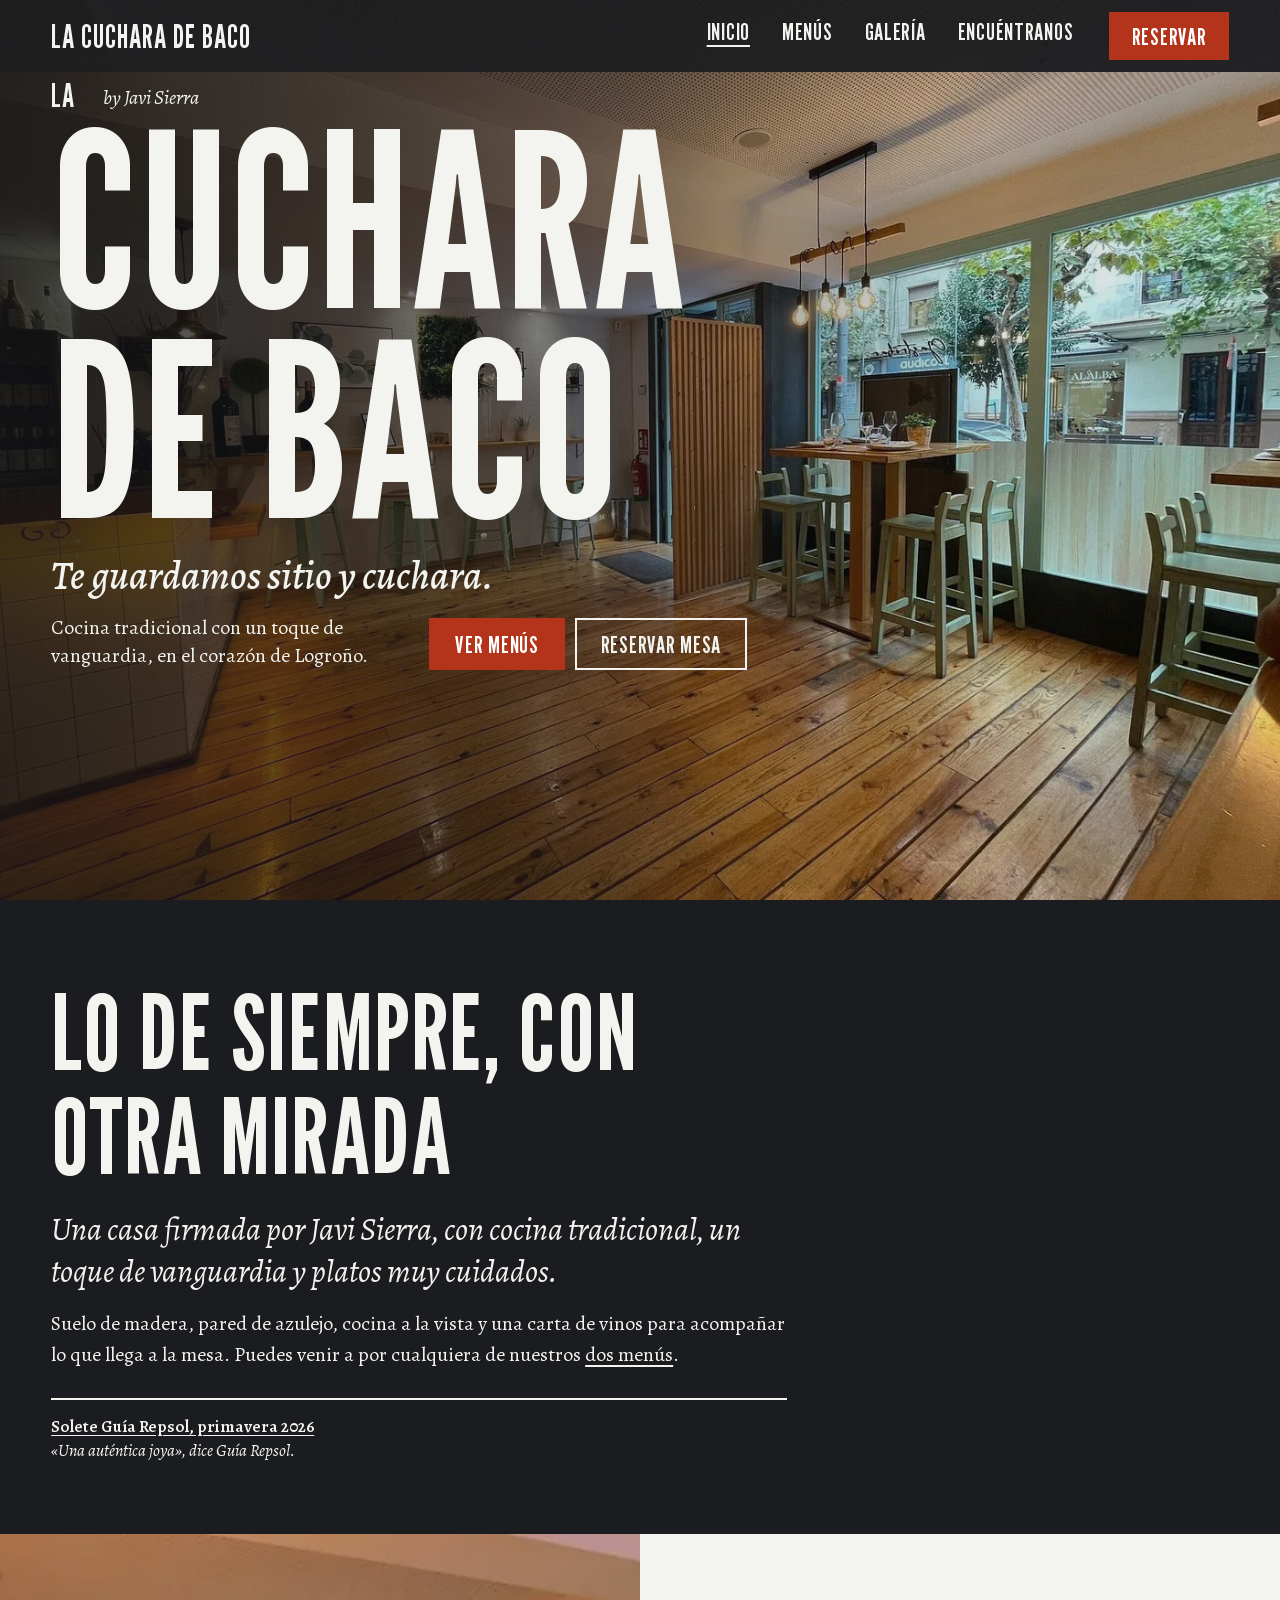
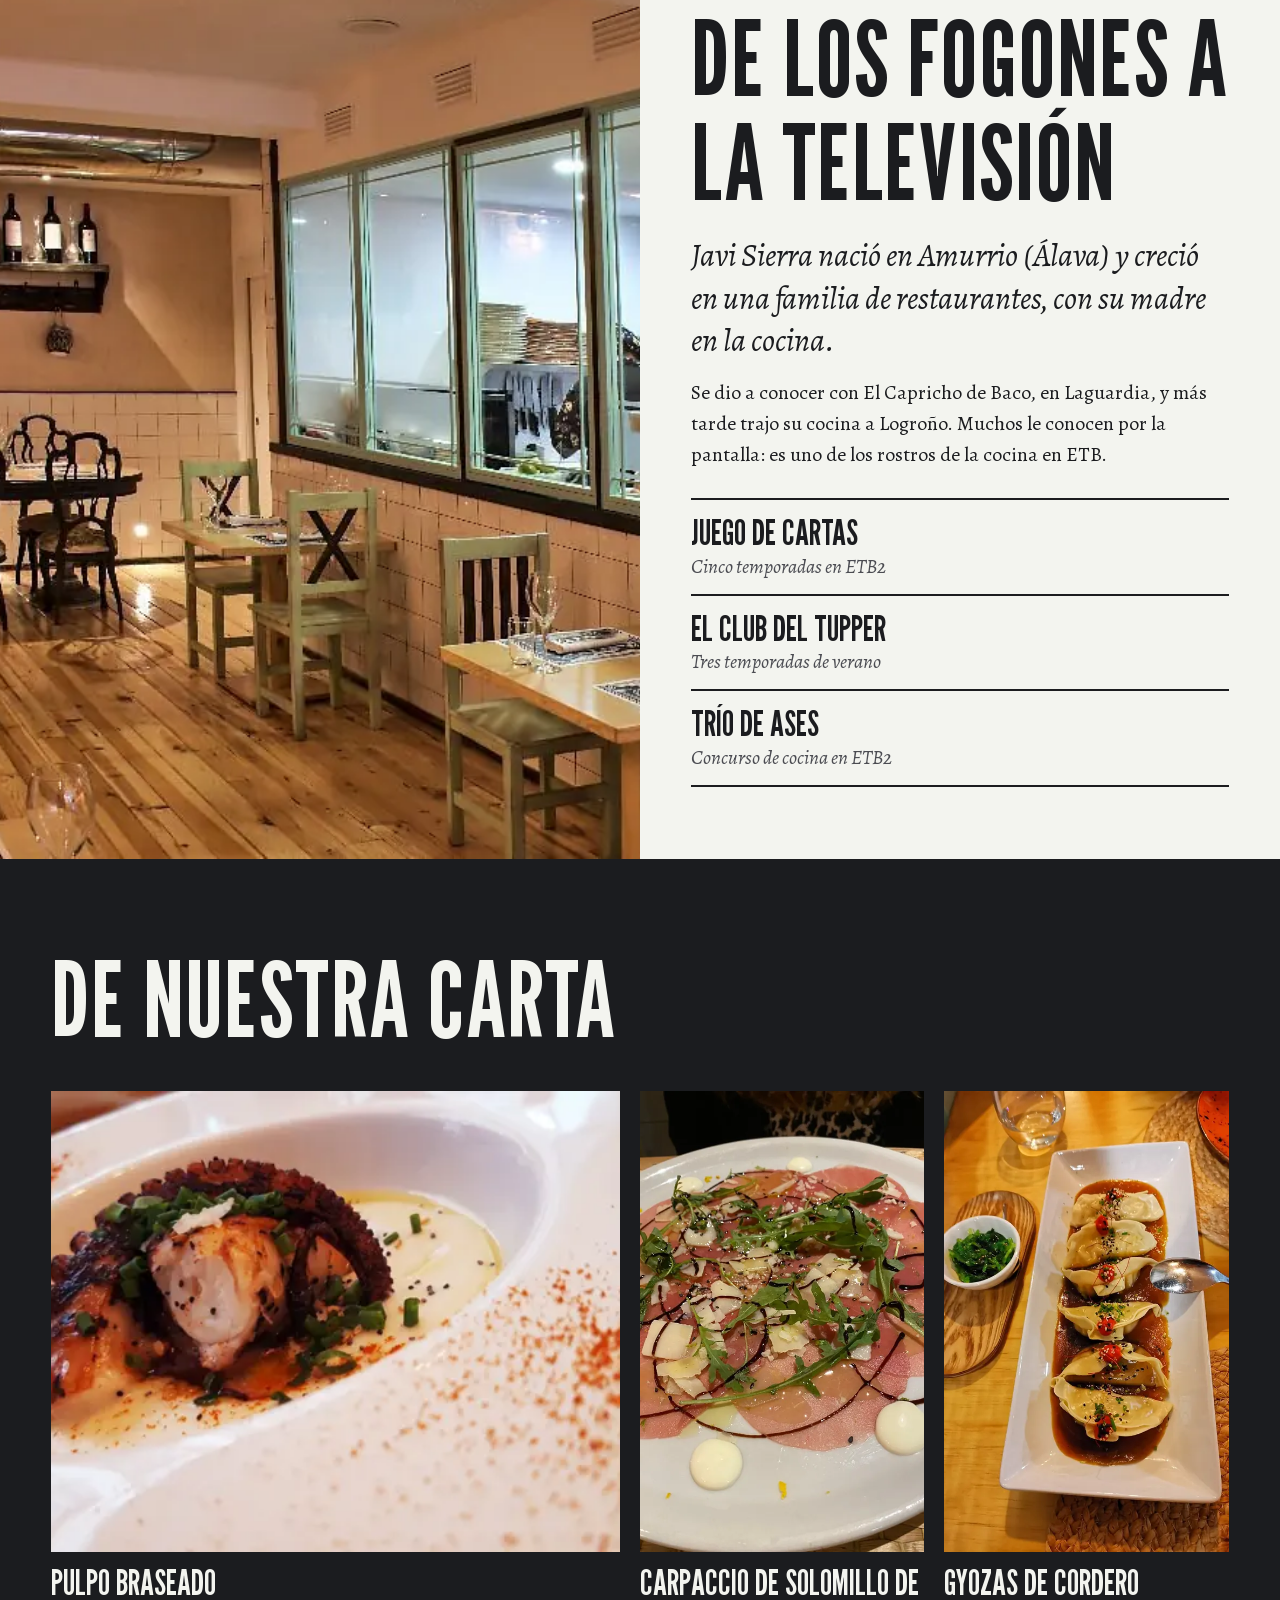
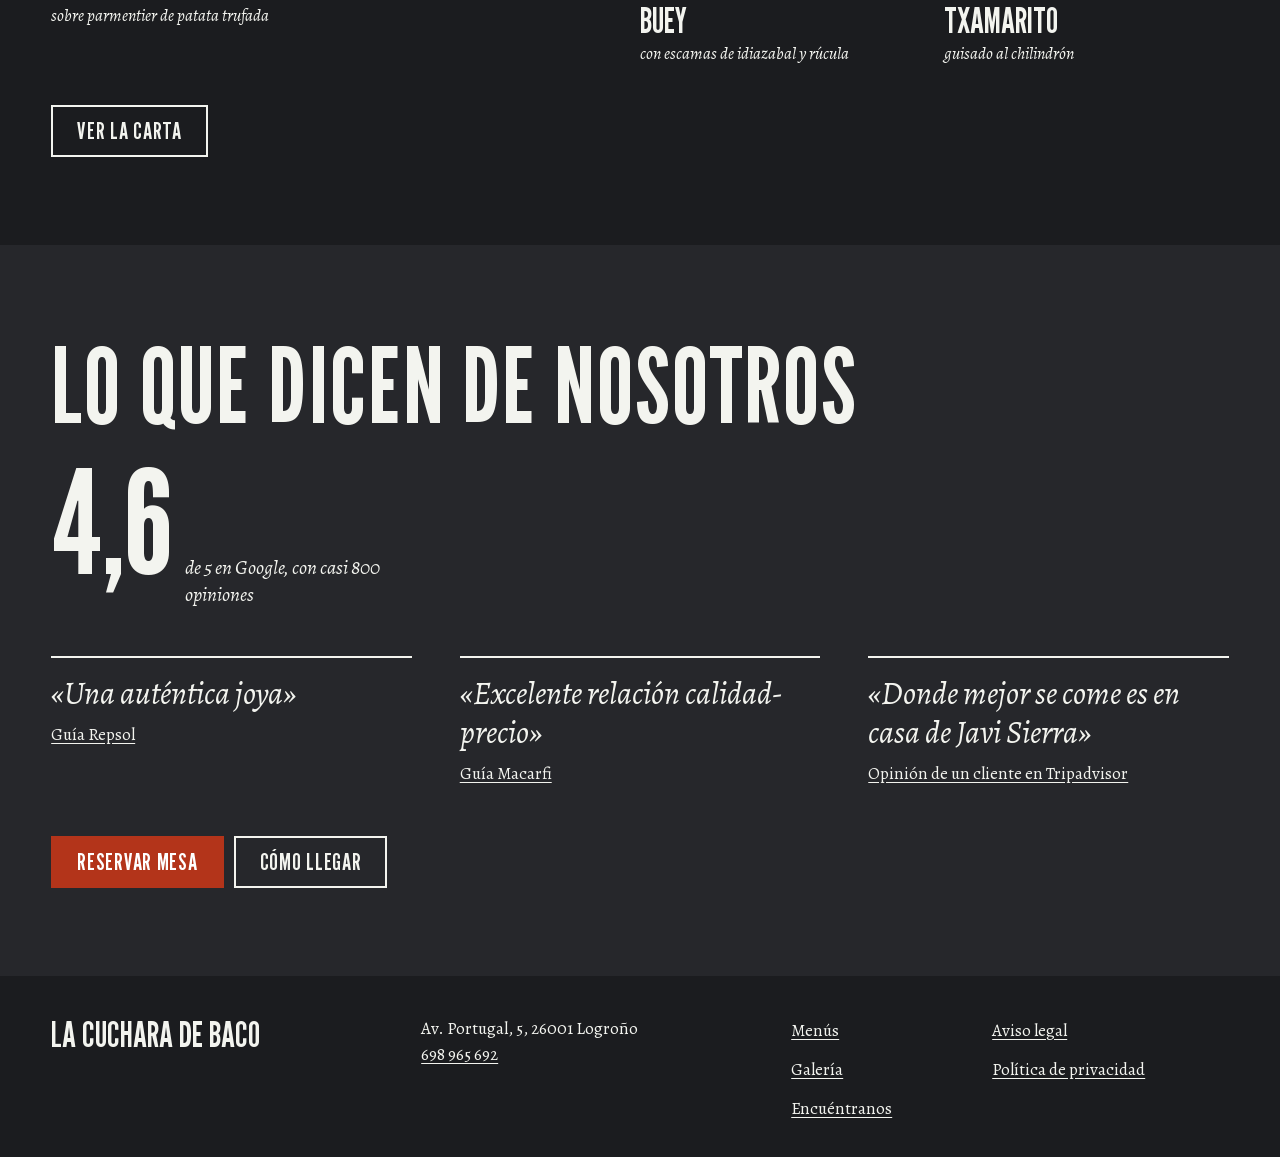
==== index.html @ b53b55e1 "Publica la web de La Cuchara de Baco Co-Authored-By: Claude Opus 5.5 <noreply@anthropic.com> Claude-" ====
<!doctype html>
<html lang="es">
<head>
  <meta charset="utf-8">
  <meta name="robots" content="noindex">
  <meta name="viewport" content="width=device-width, initial-scale=1, viewport-fit=cover">
  <title>La Cuchara de Baco | Restaurante en Logroño, Av. Portugal 5</title>
  <meta name="description" content="Restaurante en el corazón de Logroño: cocina tradicional con un toque de vanguardia, menú ejecutivo y menú del día o de fin de semana. Reservas en el 698 965 692.">
  <meta name="theme-color" content="#1b1c1f">
  <meta property="og:type" content="restaurant.restaurant">
  <meta property="og:locale" content="es_ES">
  <meta property="og:site_name" content="La Cuchara de Baco">
  <meta property="og:title" content="La Cuchara de Baco | Restaurante en Logroño">
  <meta property="og:description" content="Cocina tradicional con un toque de vanguardia en la Avenida de Portugal, 5. Menú ejecutivo y menú del día o de fin de semana.">
  <link rel="icon" href="favicon.svg" type="image/svg+xml">
  <link rel="preload" href="assets/fonts/league-gothic.woff2" as="font" type="font/woff2" crossorigin>
  <link rel="preload" href="assets/fonts/alegreya.woff2" as="font" type="font/woff2" crossorigin>
  <link rel="stylesheet" href="assets/css/styles.css">
  <script>
    /* El navegador puede saltarse la transición entre páginas, sobre todo la primera
       vez que carga una: entonces la página entra con un fundido. Va aquí porque
       el aviso llega antes que el JavaScript del final de la página. */
    addEventListener('pagereveal', function (evento) {
      var transicion = evento.viewTransition;
      var fundir = function () { document.documentElement.classList.add('fundido'); };
      if (!transicion) { fundir(); return; }
      transicion.ready.catch(fundir);
      transicion.finished.catch(function () {});
    });
  </script>
  <script>
    /* Entrada: solo la primera vez en cada sesión y sin pedir reducir el movimiento. */
    try {
      if (!sessionStorage.getItem('cuchara-entrada') && !matchMedia('(prefers-reduced-motion: reduce)').matches) {
        document.documentElement.classList.add('con-entrada');
        sessionStorage.setItem('cuchara-entrada', '1');
      }
    } catch (e) {}
  </script>
</head>
<body class="inicio">
  <div class="entrada" aria-hidden="true" data-entrada>
    <span class="entrada__telon entrada__telon--izquierda"></span>
    <span class="entrada__telon entrada__telon--derecha"></span>
    <p class="entrada__nombre">La Cuchara de Baco</p>
  </div>
  <div class="fondo" aria-hidden="true" data-fondo>
    <picture class="fondo__foto">
      <img src="assets/img/fondo-1.webp" alt="" width="1400" height="1050" fetchpriority="high">
    </picture>
  </div>
  <a class="saltar" href="#contenido">Saltar al contenido</a>

  <header class="cabecera">
    <a class="marca" href="#inicio" aria-label="La Cuchara de Baco, ir al inicio">La Cuchara de Baco</a>
    <nav class="nav" aria-label="Principal">
      <ul>
        <li><a href="index.html" aria-current="page">Inicio</a></li>
        <li><a href="menus.html">Menús</a></li>
        <li><a href="galeria.html">Galería</a></li>
        <li><a href="encuentranos.html">Encuéntranos</a></li>
      </ul>
      <a class="nav__reservar" href="encuentranos.html#reservar" data-reservar>Reservar</a>
    </nav>
  </header>

  <main id="contenido">
    <section class="portada" id="inicio">
      <div class="portada__texto">
        <h1 class="titulo">
          <span class="titulo__la">La</span>
          <span class="titulo__linea">Cuchara</span>
          <span class="titulo__linea">de Baco</span>
          <span class="visual-oculto">, restaurante en Logroño</span>
        </h1>
        <p class="firma" data-firma>by Javi Sierra</p>
        <div class="portada__pie">
          <p class="frase">Te guardamos sitio y cuchara.</p>
          <p class="portada__sub">Cocina tradicional con un toque de vanguardia, en el corazón de Logroño.</p>
          <div class="portada__acciones">
            <a class="boton boton--relleno" href="menus.html">Ver menús</a>
            <a class="boton boton--linea-clara" href="tel:+34698965692" data-tel data-llamar>Llamar para reservar</a>
          </div>
        </div>
      </div>

    </section>

    <section class="casa" aria-labelledby="casa-titulo">
      <div class="casa__texto">
        <h2 id="casa-titulo">Lo de siempre, con otra mirada</h2>
        <p class="casa__entrada">Una casa firmada por Javi Sierra, con cocina tradicional, un toque de vanguardia y platos muy cuidados.</p>
        <p>Suelo de madera, pared de azulejo, cocina a la vista y una carta de vinos para acompañar lo que llega a la mesa. Puedes venir a por cualquiera de nuestros <a href="menus.html">dos menús</a>.</p>
        <p class="casa__distincion" data-distincion hidden></p>
      </div>
    </section>

    <section class="historia" aria-labelledby="historia-titulo">
      <img class="historia__foto" src="assets/img/local-comedor-1200.webp" alt="Comedor con la cocina a la vista tras una cristalera de marcos verde agua" width="970" height="635" loading="lazy" decoding="async">
      <div class="historia__texto">
        <h2 id="historia-titulo">De los fogones a la televisión</h2>
        <p class="historia__entrada">Javi Sierra nació en Amurrio (Álava) y creció en una familia de restaurantes, con su madre en la cocina.</p>
        <p>Se dio a conocer con El Capricho de Baco, en Laguardia, y más tarde trajo su cocina a Logroño. Muchos le conocen por la pantalla: es uno de los rostros de la cocina en ETB.</p>
        <ul class="historia__programas" aria-label="Programas de televisión presentados por Javi Sierra en ETB">
          <li><strong>Juego de cartas</strong> <span>Cinco temporadas en ETB2</span></li>
          <li><strong>El club del tupper</strong> <span>Tres temporadas de verano</span></li>
          <li><strong>Trío de ases</strong> <span>Concurso de cocina en ETB2</span></li>
        </ul>
      </div>
    </section>

    <section class="destacados" aria-labelledby="destacados-titulo">
      <h2 id="destacados-titulo">De nuestra carta</h2>
      <div class="destacados__lista" data-destacados></div>
      <a class="boton boton--linea-clara" href="menus.html#carta">Ver la carta</a>
    </section>

    <section class="opiniones" aria-labelledby="opiniones-titulo">
      <h2 id="opiniones-titulo">Lo que dicen de nosotros</h2>
      <p class="opiniones__nota" data-valoracion hidden></p>
      <div class="opiniones__lista" data-opiniones></div>
      <div class="opiniones__acciones">
        <a class="boton boton--relleno" href="tel:+34698965692" data-tel data-llamar>Llamar para reservar</a>
        <a class="boton boton--linea-clara" href="encuentranos.html">Cómo llegar</a>
      </div>
    </section>
  </main>

  <footer class="pie">
    <p class="pie__marca">La Cuchara de Baco</p>
    <div class="pie__contacto">
      <p><span data-calle>Av. Portugal, 5</span>, <span data-cp>26001</span> <span data-ciudad>Logroño</span></p>
      <p><a href="tel:+34698965692" data-tel data-tel-texto>698 965 692</a></p>
    </div>
    <nav aria-label="Pie de página">
      <ul>
        <li><a href="menus.html">Menús</a></li>
        <li><a href="galeria.html">Galería</a></li>
        <li><a href="encuentranos.html">Encuéntranos</a></li>
      </ul>
    </nav>
    <nav aria-label="Información legal">
      <ul>
        <li><a href="aviso-legal.html" data-aviso-legal>Aviso legal</a></li>
        <li><a href="privacidad.html" data-privacidad>Política de privacidad</a></li>
      </ul>
    </nav>
  </footer>

  <nav class="barra" aria-label="Accesos rápidos">
    <a href="menus.html">Menús</a>
    <a href="galeria.html">Galería</a>
    <a href="encuentranos.html">Encuéntranos</a>
    <a class="barra__reservar" href="encuentranos.html#reservar" data-reservar>Reservar</a>
  </nav>

  <script src="assets/js/config.js"></script>
  <script src="assets/js/main.js"></script>
</body>
</html>
---- assets/css/styles.css ----
/* La Cuchara de Baco
   La página es la pared del comedor: fotos reales del local y grafito,
   el color de su fachada. Móvil primero; escritorio desde 62rem. */

@font-face {
  font-family: 'League Gothic';
  src: url('../fonts/league-gothic.woff2') format('woff2');
  font-weight: 400;
  font-stretch: 75% 100%;
  font-display: swap;
}
@font-face {
  font-family: 'Alegreya';
  src: url('../fonts/alegreya.woff2') format('woff2');
  font-weight: 400 700;
  font-style: normal;
  font-display: swap;
}
@font-face {
  font-family: 'Alegreya';
  src: url('../fonts/alegreya-italic.woff2') format('woff2');
  font-weight: 400 700;
  font-style: italic;
  font-display: swap;
}

:root {
  --azulejo: #f3f4ef;
  --carbon: #26272b;
  --grafito: #1b1c1f;
  --grafito-suave: #4b4c52;
  --pimenton: #b3341a;

  --letra-cartel: 'League Gothic', 'Arial Narrow', Impact, sans-serif;
  --letra-texto: 'Alegreya', Georgia, 'Times New Roman', serif;

  --margen: 1rem;
  --alto-barra: 3.5rem;
  /* «CUCHARA» mide 2,6 em en League Gothic: así llena justo el ancho útil. */
  --titulo: calc((100vw - 2 * var(--margen)) / 2.6);
  --ease: cubic-bezier(.16, 1, .3, 1);
}

*, *::before, *::after { box-sizing: border-box; }
html {
  scroll-padding-top: 1rem;
  -webkit-text-size-adjust: 100%;
}
body {
  margin: 0;
  background: var(--carbon);
  color: var(--azulejo);
  font-family: var(--letra-texto);
  font-size: 1.1875rem;
  line-height: 1.55;
  padding-bottom: calc(var(--alto-barra) + env(safe-area-inset-bottom));
}
/* Fondo: fotos reales fijas detrás de la portada. La primera nunca se oculta,
   así que si el reloj se congela o no hay movimiento, sigue habiendo imagen. */
.inicio { background: var(--grafito); }
.fondo {
  position: fixed;
  z-index: -1;
  inset: 0 0 auto;
  height: 100lvh;
  overflow: hidden;
  background: var(--grafito);
}
.fondo__foto { position: absolute; inset: 0; }
.fondo__foto img {
  display: block;
  width: 100%;
  height: 100%;
  max-width: none;
  object-fit: cover;
}
/* En vertical, el encuadre de las fotos del local busca las mesas y la cocina. */
@media (max-aspect-ratio: 1/1) {
  .fondo__foto:first-child img { object-position: 76% 50%; }
  .fondo__foto--3 img { object-position: 74% 50%; }
}
/* En horizontal, los platos van a la derecha para que el título no los tape. */
@media (min-aspect-ratio: 1/1) {
  .fondo__foto--3, .fondo__foto--4 { background: var(--grafito); }
  .fondo__foto--3 img, .fondo__foto--4 img { width: 62%; margin-left: auto; }
  .fondo__foto--3::after, .fondo__foto--4::after {
    content: '';
    position: absolute;
    inset: 0;
    background: linear-gradient(90deg, var(--grafito) 38%, transparent 56%);
  }
}

main { overflow-x: clip; overflow-y: visible; }
img, svg { display: block; max-width: 100%; }
h1, h2, h3, h4, p, ul, dl, dd, figure { margin: 0; padding: 0; }
ul { list-style: none; }
address { font-style: normal; }
a { color: inherit; }
button { font: inherit; color: inherit; }

h2, h3 {
  font-family: var(--letra-cartel);
  font-weight: 400;
  line-height: 1;
  text-transform: uppercase;
  letter-spacing: .01em;
}
h2 { font-size: clamp(3.5rem, 15vw, 7.5rem); }

:focus-visible {
  outline: 3px solid var(--azulejo);
  outline-offset: 3px;
}
.hoja :focus-visible,
.historia :focus-visible,
.sitio :focus-visible { outline-color: var(--grafito); }

.saltar {
  position: absolute;
  left: var(--margen);
  top: -4rem;
  z-index: 40;
  padding: .6rem 1rem;
  background: var(--azulejo);
  color: var(--grafito);
}
.saltar:focus { top: .5rem; }

.visual-oculto {
  position: absolute;
  width: 1px;
  height: 1px;
  overflow: hidden;
  clip-path: inset(50%);
  white-space: nowrap;
}

/* Espacio provisional: dato que falta por confirmar con el cliente. */
.hueco {
  padding: .7rem .85rem;
  border: 2px dashed currentColor;
  font-size: 1.0625rem;
  line-height: 1.35;
}

/* Botones ---------------------------------------------------------------- */
.boton {
  display: inline-flex;
  align-items: center;
  justify-content: center;
  min-height: 3.25rem;
  padding: .55rem 1.5rem .45rem;
  border: 2px solid currentColor;
  background: transparent;
  font-family: var(--letra-cartel);
  font-size: 1.5rem;
  line-height: 1;
  letter-spacing: .03em;
  text-transform: uppercase;
  text-decoration: none;
  white-space: nowrap;
  cursor: pointer;
  transition: background-color .2s ease, color .2s ease, border-color .2s ease, transform .12s ease;
}
.boton:active { transform: translateY(1px); }
.boton--relleno {
  background: var(--pimenton);
  border-color: var(--pimenton);
  color: #fff;
}
.boton--linea { color: var(--grafito); }
.boton--linea-clara { color: var(--azulejo); }

@media (hover: hover) {
  .boton--relleno:hover { background: var(--grafito); border-color: var(--grafito); }
  .boton--linea:hover { background: var(--grafito); border-color: var(--grafito); color: var(--azulejo); }
  .boton--linea-clara:hover { background: var(--azulejo); border-color: var(--azulejo); color: var(--grafito); }
}

/* Entrada de la portada: el telón se abre hacia la foto del local. */
.entrada { display: none; }
.con-entrada .entrada {
  display: block;
  position: fixed;
  z-index: 50;
  inset: 0;
  overflow: hidden;
  cursor: pointer;
}
.entrada__telon {
  position: absolute;
  top: 0;
  bottom: 0;
  width: 50.5%;
  background: var(--grafito);
  animation: telon .55s cubic-bezier(.76, 0, .24, 1) .42s forwards;
}
.entrada__telon--izquierda { left: 0; --salida: -100%; }
.entrada__telon--derecha { right: 0; --salida: 100%; }
.entrada__nombre {
  position: absolute;
  inset: 0;
  display: grid;
  place-items: center;
  padding: 0 var(--margen);
  font-family: var(--letra-cartel);
  font-size: clamp(2.75rem, 9vw, 5.5rem);
  line-height: 1;
  letter-spacing: .03em;
  text-align: center;
  text-transform: uppercase;
  animation: nombre .85s ease forwards;
}
@keyframes telon { to { transform: translateX(var(--salida)); } }
@keyframes nombre {
  0% { opacity: 0; transform: translateY(.3em); }
  30%, 55% { opacity: 1; transform: none; }
  100% { opacity: 0; }
}

/* Aparición de las fotos al bajar. */
.aparece {
  opacity: 0;
  transform: translateY(1.5rem);
  transition: opacity .7s ease var(--retraso, 0ms), transform .7s var(--ease) var(--retraso, 0ms);
}
.aparece.visible { opacity: 1; transform: none; }

/* Cabecera --------------------------------------------------------------- */
/* En móvil y tableta el nombre lo da el título y la navegación, la barra inferior. */
.cabecera {
  display: none;
  align-items: center;
  justify-content: space-between;
  gap: 1rem;
  min-height: 3.5rem;
  padding: .5rem var(--margen);
  background: var(--carbon);
}
.marca {
  font-family: var(--letra-cartel);
  font-size: 1.6rem;
  line-height: 1;
  letter-spacing: .03em;
  text-transform: uppercase;
  text-decoration: none;
  white-space: nowrap;
}
.nav { display: none; }
/* En móvil las páginas interiores solo muestran Inicio: el resto va en la barra. */
.pagina-menus .nav,
.pagina-galeria .nav,
.pagina-sitio .nav { display: block; }
.pagina-menus .nav li:not(:first-child),
.pagina-galeria .nav li:not(:first-child),
.pagina-sitio .nav li:not(:first-child),
.pagina-menus .nav__reservar,
.pagina-galeria .nav__reservar,
.pagina-sitio .nav__reservar { display: none; }
.nav li a {
  display: inline-flex;
  align-items: center;
  min-height: 2.75rem;
  font-family: var(--letra-cartel);
  font-size: 1.375rem;
  letter-spacing: .03em;
  text-transform: uppercase;
  text-decoration: none;
}

/* Portada ---------------------------------------------------------------- */
.portada {
  position: relative;
  /* Por encima de lo que sigue: la punta del mango puede pisar «Dos menús». */
  z-index: 3;
  isolation: isolate;
  display: grid;
  grid-template-columns: minmax(0, 1fr);
  align-content: start;
  min-height: 100svh;
  padding: 1rem var(--margen) 0;
}
.portada::before {
  content: '';
  position: absolute;
  z-index: -1;
  inset: 0;
  background: linear-gradient(180deg, rgb(20 21 24 / .8), rgb(20 21 24 / .66) 60%, rgb(20 21 24 / .12) 76%);
}
.portada__texto {
  position: relative;
  z-index: 2;
  display: contents;
}
.titulo {
  position: relative;
  z-index: 1;
  font-family: var(--letra-cartel);
  font-weight: 400;
  font-size: var(--titulo);
  line-height: .86;
  text-transform: uppercase;
}
.titulo__linea { display: block; white-space: nowrap; }
.titulo__la {
  display: block;
  font-size: .2em;
  line-height: 1;
  margin-bottom: .12em;
  letter-spacing: .03em;
}
.firma {
  position: absolute;
  z-index: 3;
  top: 1.05rem;
  right: var(--margen);
  font-style: italic;
  font-size: 1.25rem;
  line-height: 1.2;
}
.portada__pie {
  position: relative;
  z-index: 3;
  margin-top: 1.5rem;
  padding-bottom: 5.5rem;
}
.frase {
  font-family: var(--letra-texto);
  font-style: italic;
  font-weight: 500;
  font-size: 1.75rem;
  line-height: 1.12;
}
.portada__sub {
  margin-top: .75rem;
  font-size: 1.0625rem;
  line-height: 1.4;
}
.portada__acciones {
  display: grid;
  gap: .625rem;
  margin-top: 1.25rem;
}
.portada__acciones .boton { padding-inline: .5rem; font-size: 1.375rem; }


/* Presentación ----------------------------------------------------------- */
.casa {
  position: relative;
  z-index: 1;
  padding: 2.5rem var(--margen) 3rem;
  background: var(--grafito);
}
.casa__texto { max-width: 46rem; }
.casa a { text-underline-offset: .18em; }
.casa h2 { font-size: clamp(3.25rem, 14vw, 6.5rem); }
.casa__entrada {
  margin-top: 1.25rem;
  font-size: 1.5rem;
  line-height: 1.36;
  font-style: italic;
}
.casa__texto > p + p { margin-top: 1rem; }
.casa__distincion {
  margin-top: 1.75rem !important;
  padding-top: .9rem;
  border-top: 2px solid var(--azulejo);
  font-size: 1.0625rem;
  line-height: 1.4;
}
.casa__distincion a { font-weight: 600; text-underline-offset: .18em; }
.casa__cita { display: block; font-style: italic; }

/* Historia ------------------------------------------------------------------ */
.historia { position: relative; z-index: 1; background: var(--azulejo); color: var(--grafito); }
.historia__foto { width: 100%; height: auto; }
.historia__texto { padding: 2.5rem var(--margen) 3rem; }
.historia h2 { font-size: clamp(3.25rem, 14vw, 6.5rem); }
.historia__entrada { margin-top: 1.25rem; font-size: 1.5rem; line-height: 1.36; font-style: italic; }
.historia__texto > p + p { margin-top: 1rem; }
.historia__programas { margin-top: 1.75rem; border-top: 2px solid var(--grafito); }
.historia__programas li { padding: .8rem 0 .75rem; border-bottom: 2px solid var(--grafito); }
.historia__programas strong {
  display: block;
  font-family: var(--letra-cartel);
  font-size: 2.25rem;
  font-weight: 400;
  line-height: 1.05;
  text-transform: uppercase;
}
.historia__programas span { font-style: italic; color: var(--grafito-suave); }

/* Platos destacados ---------------------------------------------------------- */
.destacados { position: relative; z-index: 1; padding: 4rem var(--margen); background: var(--grafito); }
.destacados h2 { font-size: clamp(3.25rem, 14vw, 6.5rem); }
.destacados__lista {
  display: grid;
  grid-template-columns: repeat(2, minmax(0, 1fr));
  gap: 1.5rem .75rem;
  margin: 1.75rem 0 2rem;
}
.destacado { display: block; min-width: 0; text-decoration: none; }
.destacado:first-child { grid-column: 1 / -1; }
.destacado__foto { display: block; overflow: hidden; aspect-ratio: 3 / 4; background: var(--carbon); }
.destacado:first-child .destacado__foto { aspect-ratio: 16 / 10; }
.destacado__foto img { width: 100%; height: 100%; object-fit: cover; transition: transform .5s var(--ease); }
.destacado strong {
  display: block;
  margin-top: .7rem;
  font-family: var(--letra-cartel);
  font-size: 1.875rem;
  font-weight: 400;
  line-height: 1.05;
  text-transform: uppercase;
}
.destacado__detalle { display: block; margin-top: .25rem; font-size: 1.0625rem; font-style: italic; line-height: 1.3; }
@media (hover: hover) {
  .destacado:hover img { transform: scale(1.04); }
}

/* Opiniones ------------------------------------------------------------------ */
.opiniones {
  position: relative;
  z-index: 1;
  padding: 4rem var(--margen);
  background: var(--carbon);
}
.opiniones h2 { font-size: clamp(3.25rem, 14vw, 6.5rem); }
.opiniones__nota { display: flex; align-items: baseline; gap: .75rem; margin-top: 1.25rem; }
.opiniones__nota strong {
  font-family: var(--letra-cartel);
  font-size: clamp(5rem, 24vw, 9rem);
  font-weight: 400;
  line-height: .9;
}
.opiniones__nota span { max-width: 13rem; line-height: 1.35; font-style: italic; }
.opiniones__lista { display: grid; gap: 1.75rem; margin-top: 2.25rem; }
.opinion { padding-top: 1rem; border-top: 2px solid var(--azulejo); }
.opinion blockquote { margin: 0; font-size: 1.625rem; line-height: 1.22; font-style: italic; }
.opinion figcaption { margin-top: .6rem; font-size: 1.0625rem; }
.opinion a { text-underline-offset: .18em; }
.opiniones__acciones { display: grid; gap: .625rem; margin-top: 2.5rem; }

/* Encuéntranos ------------------------------------------------------------ */
.sitio {
  padding: 4rem var(--margen) 3.5rem;
  background: var(--azulejo);
  color: var(--grafito);
}
.sitio h1 {
  font-family: var(--letra-cartel);
  font-size: clamp(3.25rem, 14vw, 6.5rem);
  font-weight: 400;
  line-height: 1;
  text-transform: uppercase;
}
.sitio__datos { margin-top: 1.5rem; display: grid; gap: 1.25rem; }
.sitio__direccion, .sitio__telefono {
  font-family: var(--letra-cartel);
  text-decoration: none;
  line-height: .95;
  text-transform: uppercase;
}
.sitio__direccion { display: block; font-size: clamp(3.25rem, 18.6vw, 11rem); white-space: nowrap; }
.sitio__direccion small {
  display: block;
  margin-top: .5rem;
  font-family: var(--letra-texto);
  font-size: 1.25rem;
  line-height: 1.25;
  text-transform: none;
}
.sitio__telefono { font-size: clamp(3.5rem, 19vw, 8rem); color: var(--pimenton); }
.sitio__lateral { margin-top: 2.25rem; }
.sitio__foto { width: 100%; height: auto; margin-bottom: 1.75rem; }
.sitio__horario h3 { font-size: 2rem; }
.sitio__horario p { margin-top: .35rem; }
.sitio__horario dl { margin-top: .5rem; display: grid; grid-template-columns: auto 1fr; gap: .2rem 1rem; }
.sitio__horario dd { text-wrap: balance; }
.sitio__acciones { display: grid; gap: .625rem; margin-top: 1.75rem; }

/* Formulario de reserva ------------------------------------------------------- */
.reserva { padding: 3.5rem var(--margen) 4rem; scroll-margin-top: 1rem; }
.reserva h2 { font-size: clamp(3.25rem, 14vw, 6.5rem); }
.reserva__cabeza p { margin-top: .5rem; max-width: 34ch; font-size: 1.3125rem; font-style: italic; line-height: 1.3; }
.formulario {
  display: grid;
  grid-template-columns: repeat(2, minmax(0, 1fr));
  gap: 1.1rem .75rem;
  margin-top: 1.75rem;
  padding: 1.5rem 1.25rem 1.75rem;
  background: var(--azulejo);
  color: var(--grafito);
  box-shadow: 0 1.25rem 2.5rem -1rem rgb(12 12 14 / .65);
}
.formulario :focus-visible { outline-color: var(--grafito); }
.campo { display: grid; align-content: start; gap: .3rem; min-width: 0; }
.campo--ancho { grid-column: 1 / -1; }
.campo label { font-size: 1.0625rem; font-weight: 600; line-height: 1.25; }
.campo input:not([type='checkbox']),
.campo select,
.campo textarea {
  width: 100%;
  min-height: 3rem;
  padding: .55rem .7rem;
  border: 2px solid var(--grafito);
  border-radius: 0;
  background: #fff;
  color: var(--grafito);
  font: inherit;
  font-size: 1.0625rem;
}
.campo input:not([type='checkbox']),
.campo select { height: 3rem; }
.campo textarea { resize: vertical; line-height: 1.35; }
.campo--casilla { grid-template-columns: auto 1fr; align-items: center; gap: .6rem; }
.campo--casilla input { width: 1.5rem; height: 1.5rem; margin: 0; accent-color: var(--pimenton); }
.campo--casilla label { font-weight: 400; }
.campo--casilla a { text-underline-offset: .18em; }
.formulario__aviso { padding: .7rem .85rem; border: 2px solid var(--pimenton); font-size: 1.0625rem; line-height: 1.35; }

/* Pie --------------------------------------------------------------------- */
.pie {
  display: grid;
  gap: 1.5rem;
  padding: 2.5rem var(--margen) 2rem;
  background: var(--grafito);
  color: var(--azulejo);
  font-size: 1.0625rem;
}
.pie__marca {
  font-family: var(--letra-cartel);
  font-size: 2.25rem;
  line-height: 1;
  text-transform: uppercase;
}
.pie a { text-underline-offset: .18em; }
.pie li + li { margin-top: .5rem; }
.pie li a { display: inline-block; padding-block: .15rem; }

/* Barra móvil: navegación a mano del pulgar. ------------------------------- */
.barra {
  position: fixed;
  z-index: 20;
  inset: auto 0 0;
  display: grid;
  grid-template-columns: 1fr 1fr 1.42fr 1.3fr;
  min-height: calc(var(--alto-barra) + env(safe-area-inset-bottom));
  padding-bottom: env(safe-area-inset-bottom);
  background: var(--grafito);
  color: var(--azulejo);
  font-family: var(--letra-cartel);
  font-size: 1.3125rem;
  letter-spacing: .03em;
  text-transform: uppercase;
}
.barra a {
  display: grid;
  place-items: center;
  text-decoration: none;
}
.barra__reservar { background: var(--pimenton); color: #fff; }
.barra [aria-current='page'],
.nav [aria-current='page'] { text-decoration: underline; text-underline-offset: .2em; }

/* Galería ------------------------------------------------------------------- */
.album { margin-top: 3.5rem; scroll-margin-top: 1rem; }
.album h2 { font-size: clamp(3.25rem, 14vw, 6.5rem); }
.album__texto { margin-top: .5rem; font-size: 1.3125rem; font-style: italic; line-height: 1.3; }
.fotos { margin-top: 1.25rem; }
.foto {
  display: block;
  width: 100%;
  padding: 0;
  border: 0;
  overflow: hidden;
  background: var(--grafito);
  cursor: zoom-in;
}
.foto img {
  width: 100%;
  height: auto;
  transition: transform .5s var(--ease);
}
@media (hover: hover) {
  .foto:hover img { transform: scale(1.04); }
}

/* Cada sección tiene su composición: local y postres, a tamaño; platos, sin recortes. */
.fotos--el-local,
.fotos--postres-y-vinos {
  display: grid;
  grid-template-columns: repeat(2, minmax(0, 1fr));
  gap: .5rem;
}
.fotos--el-local .foto:first-child,
.fotos--postres-y-vinos .foto:first-child { grid-column: 1 / -1; }
.fotos--el-local .foto:not(:first-child) { aspect-ratio: 1; }
.fotos--postres-y-vinos .foto:not(:first-child) { aspect-ratio: 3 / 4; }
.fotos--el-local img,
.fotos--postres-y-vinos img { height: 100%; object-fit: cover; }
.fotos--platos { columns: 2; column-gap: .5rem; }
.fotos--platos .foto { margin-bottom: .5rem; break-inside: avoid; }

/* Visor a pantalla completa. */
.visor {
  width: 100%;
  max-width: none;
  height: 100dvh;
  max-height: none;
  margin: 0;
  padding: 0;
  border: 0;
  background: rgb(12 12 14 / .96);
  color: var(--azulejo);
}
.visor::backdrop { background: rgb(12 12 14 / .9); }
.visor__marco {
  display: grid;
  grid-template-rows: auto minmax(0, 1fr) auto;
  gap: .5rem;
  height: 100%;
  padding: .75rem var(--margen) calc(.75rem + env(safe-area-inset-bottom));
}
.visor__barra,
.visor__pasos { display: flex; align-items: center; justify-content: space-between; gap: .75rem; }
.visor__cuenta { font-style: italic; }
.visor__foto {
  display: grid;
  grid-template-rows: minmax(0, 1fr) auto;
  justify-items: center;
  gap: .5rem;
  min-height: 0;
}
.visor__foto img { width: 100%; height: 100%; object-fit: contain; }
.visor__foto figcaption { max-width: 60ch; font-size: 1.0625rem; font-style: italic; line-height: 1.3; text-align: center; }
.visor__boton {
  min-height: 2.75rem;
  padding: .3rem 1rem .2rem;
  border: 2px solid currentColor;
  background: none;
  font-family: var(--letra-cartel);
  font-size: 1.375rem;
  letter-spacing: .03em;
  text-transform: uppercase;
  cursor: pointer;
}
@media (hover: hover) {
  .visor__boton:hover { background: var(--azulejo); color: var(--grafito); border-color: var(--azulejo); }
}

/* Página de menús: cada menú es una hoja de carta impresa sobre la pared. ---- */
.pagina-menus .cabecera,
.pagina-galeria .cabecera,
.pagina-sitio .cabecera { display: flex; }
.pagina-menus,
.pagina-galeria,
.pagina-sitio { background: var(--carbon); }
.menus-pagina { padding: 1.5rem var(--margen) 3rem; }
.menus-pagina__titulo {
  font-family: var(--letra-cartel);
  font-size: clamp(5.5rem, 34vw, 12rem);
  font-weight: 400;
  line-height: .86;
  text-transform: uppercase;
}
.menus-pagina__intro { margin-top: .75rem; max-width: 34ch; font-size: 1.3125rem; line-height: 1.3; font-style: italic; }
.menus-pagina__saltos { display: grid; gap: .625rem; margin-top: 1.5rem; }
.menus-pagina__saltos .boton { white-space: normal; text-align: center; }
.hojas { display: grid; grid-template-columns: minmax(0, 1fr); gap: 2.5rem; margin-top: 2.5rem; }
.hoja {
  scroll-margin-top: 1rem;
  background: var(--azulejo);
  color: var(--grafito);
  box-shadow: 0 1.25rem 2.5rem -1rem rgb(12 12 14 / .65);
}
.hoja__cabeza { padding: 1.75rem 1.25rem 1.6rem; color: #fff; }
.hoja--primera .hoja__cabeza { background: var(--pimenton); }
.hoja--segunda .hoja__cabeza,
.hoja--carta .hoja__cabeza { background: var(--grafito); }
.hoja__cabeza h2 { font-size: clamp(3.25rem, 14vw, 5.25rem); line-height: .95; }
.hoja__cabeza p { margin-top: .6rem; font-size: 1.25rem; line-height: 1.3; font-style: italic; }
.hoja__cuerpo { padding: 1.5rem 1.25rem 2rem; }
.hoja__mensaje { font-size: 1.1875rem; font-style: italic; line-height: 1.35; text-align: center; }
.curso { margin-top: 2rem; text-align: center; }
.curso__titulo {
  display: grid;
  grid-template-columns: 1fr auto 1fr;
  align-items: center;
  gap: .75rem;
  font-size: 2rem;
  letter-spacing: .03em;
}
.curso__titulo::before,
.curso__titulo::after { content: ''; height: 2px; background: var(--grafito); }
.curso li { margin-top: 1.1rem; line-height: 1.3; }
.plato__nombre { display: block; font-size: 1.3125rem; font-weight: 600; line-height: 1.22; text-wrap: balance; }
.plato__detalle { display: block; margin-top: .15rem; font-style: italic; color: var(--grafito-suave); text-wrap: balance; }
.plato__precio { display: block; margin-top: .15rem; font-weight: 600; }
.curso .hueco { margin-top: 1rem; text-align: left; }
.hoja__pie { margin-top: 2.25rem; padding-top: 1.25rem; border-top: 2px solid var(--grafito); text-align: center; }
.hoja__precio { font-family: var(--letra-cartel); font-size: 4rem; line-height: 1; }
.hoja__pie .hueco { text-align: left; }
.hoja__nota { margin-top: .6rem; font-size: 1.0625rem; line-height: 1.35; }
.hoja__pie .boton { width: 100%; margin-top: 1.25rem; }
.hoja__carta { display: block; margin-top: 1.25rem; }

/* Transición entre páginas. La cabecera y la barra se quedan quietas; el contenido
   sale y entra. Sin soporte, la página simplemente aparece con un fundido. */
@media (prefers-reduced-motion: no-preference) {
  @view-transition { navigation: auto; }
  .cabecera { view-transition-name: cabecera; }
  .barra { view-transition-name: barra; }
  ::view-transition-old(root) { animation: pagina-sale .2s ease both; }
  ::view-transition-new(root) { animation: pagina-entra .42s var(--ease) both; }
  @keyframes pagina-sale { to { opacity: 0; transform: translateY(-.75rem); } }
  @keyframes pagina-entra { from { opacity: 0; transform: translateY(1.5rem); } }
  .fundido main { animation: pagina-fundido .35s ease both; }
  @supports not (view-transition-name: a) {
    main { animation: pagina-fundido .35s ease both; }
  }
  @keyframes pagina-fundido { from { opacity: 0; } }
}

@media (prefers-reduced-motion: no-preference) {
  html { scroll-behavior: smooth; }
  /* Único momento coreografiado en CSS: entra el título; el fondo va aparte.
     Sin opacidad a propósito: si el reloj se congela, el contenido sigue visible. */
  .titulo__linea, .titulo__la { animation: titulo .9s var(--ease) both; }
  .titulo__linea:nth-of-type(2) { animation-delay: .08s; }
  .titulo__linea:nth-of-type(3) { animation-delay: .16s; }
  .con-entrada .titulo__linea,
  .con-entrada .titulo__la { animation-delay: .5s; }
  @keyframes titulo { from { transform: translateY(.07em); } }

  /* Pase de fotos: 4 fotos, 7 s cada una. Cada foto entra sobre la anterior y
     la última se funde para dejar ver otra vez la primera. */
  .fondo__foto img { animation: acercar 28s linear infinite; }
  .fondo__foto--2, .fondo__foto--3, .fondo__foto--4 {
    opacity: 0;
    animation: pase 28s linear infinite;
  }
  .fondo__foto--2, .fondo__foto--2 img { animation-delay: 7s; }
  .fondo__foto--3, .fondo__foto--3 img { animation-delay: 14s; }
  .fondo__foto--4, .fondo__foto--4 img { animation-delay: 21s; }
  .fondo__foto--4 { animation-name: pase-ultima; }
  @keyframes pase {
    0% { opacity: 0; }
    7%, 32% { opacity: 1; }
    33%, 100% { opacity: 0; }
  }
  @keyframes pase-ultima {
    0% { opacity: 0; }
    7%, 25% { opacity: 1; }
    32%, 100% { opacity: 0; }
  }
  @keyframes acercar {
    from { transform: scale(1.01); }
    36%, 100% { transform: scale(1.11); }
  }

  @supports (animation-timeline: scroll()) {
    /* En escritorio el nombre pasa a la cabecera cuando el título sale de pantalla. */
    @media (min-width: 62rem) {
      .inicio .marca {
        animation: marca linear both;
        animation-timeline: scroll(root);
        animation-range: 30vh 55vh;
      }
      .inicio .marca:focus-visible { animation: none; }
      @keyframes marca {
        from { opacity: 0; transform: translateY(.4rem); }
      }
    }
  }
}

@media (prefers-reduced-motion: reduce) {
  .boton { transition: none; }
}

/* Móvil pequeño ------------------------------------------------------------ */
@media (max-width: 22.4rem) {
  .barra { font-size: 1.15rem; }
  .portada__acciones .boton { font-size: 1.2rem; }
}

/* Tableta ------------------------------------------------------------------ */
@media (min-width: 40rem) {
  :root { --margen: 2rem; }
  :root { --titulo: min(calc((100vw - 2 * var(--margen)) / 2.6), 34dvh); }
}

/* Escritorio --------------------------------------------------------------- */
@media (min-width: 62rem) {
  :root { --margen: clamp(2rem, 4vw, 4.5rem); }
  html { scroll-padding-top: 5rem; }
  body { padding-bottom: 0; font-size: 1.25rem; }
  .barra { display: none; }

  .cabecera {
    display: flex;
    position: sticky;
    top: 0;
    z-index: 30;
    min-height: 4.5rem;
    padding-block: .5rem;
  }
  .marca { font-size: 2rem; }
  .nav,
  .pagina-menus .nav,
  .pagina-galeria .nav,
  .pagina-sitio .nav { display: flex; align-items: center; gap: 2.25rem; }
  .pagina-menus .nav li:not(:first-child),
  .pagina-galeria .nav li:not(:first-child),
  .pagina-sitio .nav li:not(:first-child) { display: list-item; }
  .pagina-menus .nav__reservar,
  .pagina-galeria .nav__reservar,
  .pagina-sitio .nav__reservar { display: inline-flex; }
  .nav ul { display: flex; gap: 2rem; }
  .nav li a {
    position: relative;
    display: inline-block;
    padding: .35rem 0 .2rem;
    font-family: var(--letra-cartel);
    font-size: 1.5rem;
    line-height: 1;
    letter-spacing: .03em;
    text-transform: uppercase;
    text-decoration: none;
  }
  .nav li a::after {
    content: '';
    position: absolute;
    inset: auto 0 0;
    height: 2px;
    background: currentColor;
    transform: scaleX(0);
    transform-origin: left;
    transition: transform .25s var(--ease);
  }
  .nav li a:hover::after { transform: scaleX(1); }
  .nav__reservar {
    display: inline-flex;
    align-items: center;
    min-height: 3rem;
    padding: .4rem 1.4rem .3rem;
    background: var(--pimenton);
    color: #fff;
    font-family: var(--letra-cartel);
    font-size: 1.5rem;
    line-height: 1;
    letter-spacing: .03em;
    text-transform: uppercase;
    text-decoration: none;
    transition: background-color .2s ease;
  }
  .nav__reservar:hover { background: var(--grafito); }

  .inicio .cabecera { background: rgb(27 28 31 / .95); }
  .portada {
    --alto: calc(100dvh - 4.5rem);
    min-height: max(40rem, var(--alto));
    padding-top: .5rem;
  }
  .portada::before {
    background: linear-gradient(90deg, rgb(20 21 24 / .82), rgb(20 21 24 / .5) 48%, rgb(20 21 24 / .12) 78%);
  }
  :root { --titulo: min(19vw, 36dvh); }
  .titulo__la { font-size: .13em; }
  .firma { top: .9rem; right: auto; left: calc(var(--margen) + 3.25rem); }
  .portada__pie {
    display: grid;
    grid-template-columns: auto auto;
    justify-content: start;
    align-items: end;
    column-gap: 3rem;
    width: min(66%, 60rem);
    margin-top: 1.25rem;
    padding-bottom: 3rem;
  }
  .frase { font-size: clamp(2rem, 3.1vw, 2.75rem); grid-column: 1 / -1; }
  .portada__sub { max-width: 30ch; font-size: 1.25rem; }
  .portada__acciones { grid-auto-flow: column; }
  .portada__acciones .boton { padding-inline: 1.5rem; font-size: 1.5rem; }

  .casa { padding-block: 5rem 4.5rem; }

  .album { margin-top: 5rem; scroll-margin-top: 5.5rem; }
  .fotos { margin-top: 1.75rem; }
  .fotos--el-local { grid-template-columns: repeat(3, minmax(0, 1fr)); grid-template-rows: repeat(2, minmax(0, 1fr)); }
  .fotos--el-local .foto:first-child { grid-column: span 2; grid-row: span 2; aspect-ratio: 4 / 3; }
  .fotos--el-local .foto:not(:first-child) { aspect-ratio: auto; min-height: 0; }
  .fotos--postres-y-vinos { grid-template-columns: repeat(3, minmax(0, 1fr)); }
  .fotos--postres-y-vinos .foto:first-child { grid-column: span 2; min-height: 0; }
  .fotos--platos { columns: 3; }

  .historia { display: grid; grid-template-columns: repeat(2, minmax(0, 1fr)); }
  .historia__foto { height: 100%; object-fit: cover; }
  .historia__texto { align-self: center; padding: 4.5rem var(--margen); }
  .historia__entrada { font-size: 2rem; line-height: 1.32; }

  .destacados { padding-block: 5.5rem; }
  .destacados__lista { grid-template-columns: minmax(0, 2fr) minmax(0, 1fr) minmax(0, 1fr); gap: 1.25rem; margin: 2.5rem 0 2.5rem; }
  .destacado:first-child { grid-column: auto; }
  .destacado__foto,
  .destacado:first-child .destacado__foto { aspect-ratio: auto; height: clamp(22rem, 36vw, 34rem); }
  .destacado strong { font-size: 2.25rem; }

  .opiniones { padding-block: 5.5rem; }
  .opiniones__lista { grid-template-columns: repeat(3, minmax(0, 1fr)); gap: 3rem; margin-top: 3rem; }
  .opinion blockquote { font-size: 2rem; }
  .opiniones__acciones { grid-auto-flow: column; justify-content: start; margin-top: 3rem; }
  .casa__entrada { font-size: 2rem; line-height: 1.32; }

  .menus-pagina { padding-block: 2.5rem 6rem; }
  .menus-pagina__saltos { grid-auto-flow: column; justify-content: start; }
  .menus-pagina__saltos .boton { white-space: nowrap; }
  .hojas { grid-template-columns: repeat(2, minmax(0, 1fr)); gap: 3rem; align-items: start; margin-top: 3.5rem; }
  .hoja { scroll-margin-top: 6rem; }
  .hoja--segunda { margin-top: 4rem; }
  .hoja--carta { grid-column: 1 / -1; }
  .hoja--carta .hoja__cursos { display: grid; grid-template-columns: repeat(2, minmax(0, 1fr)); gap: 0 4rem; align-items: start; }
  .hoja__cabeza { padding: 2.25rem 2.5rem 2rem; }
  .hoja__cuerpo { padding: 2rem 2.5rem 2.5rem; }

  .sitio {
    display: grid;
    grid-template-columns: minmax(0, 8fr) minmax(0, 4fr);
    column-gap: 3rem;
    align-items: end;
    padding-block: 5.5rem 5rem;
  }
  .sitio h1 { grid-column: 1 / -1; }
  .sitio__lateral { margin-top: 0; }
  .sitio__acciones .boton { width: 100%; }
  .sitio { align-items: start; }

  .reserva {
    display: grid;
    grid-template-columns: minmax(0, 4fr) minmax(0, 7fr);
    gap: 3rem;
    align-items: start;
    padding-block: 5rem 6rem;
    scroll-margin-top: 4.5rem;
  }
  .reserva h2 { font-size: clamp(4rem, 7vw, 6.5rem); }
  .formulario { gap: 1.25rem 1rem; margin-top: 0; padding: 2.25rem 2.5rem 2.5rem; }

  .pie {
    grid-template-columns: 2fr 2fr 1fr 1.4fr;
    gap: 2rem;
    align-items: start;
  }

}

/* Páginas legales provisionales -------------------------------------------- */
.legal { padding-bottom: 0; }
.legal main {
  max-width: 42rem;
  margin: 0 auto;
  padding: 3rem var(--margen) 4rem;
}
.legal h1 {
  font-family: var(--letra-cartel);
  font-size: clamp(3rem, 14vw, 5.5rem);
  font-weight: 400;
  line-height: 1;
  text-transform: uppercase;
}
.legal p { margin-top: 1rem; }
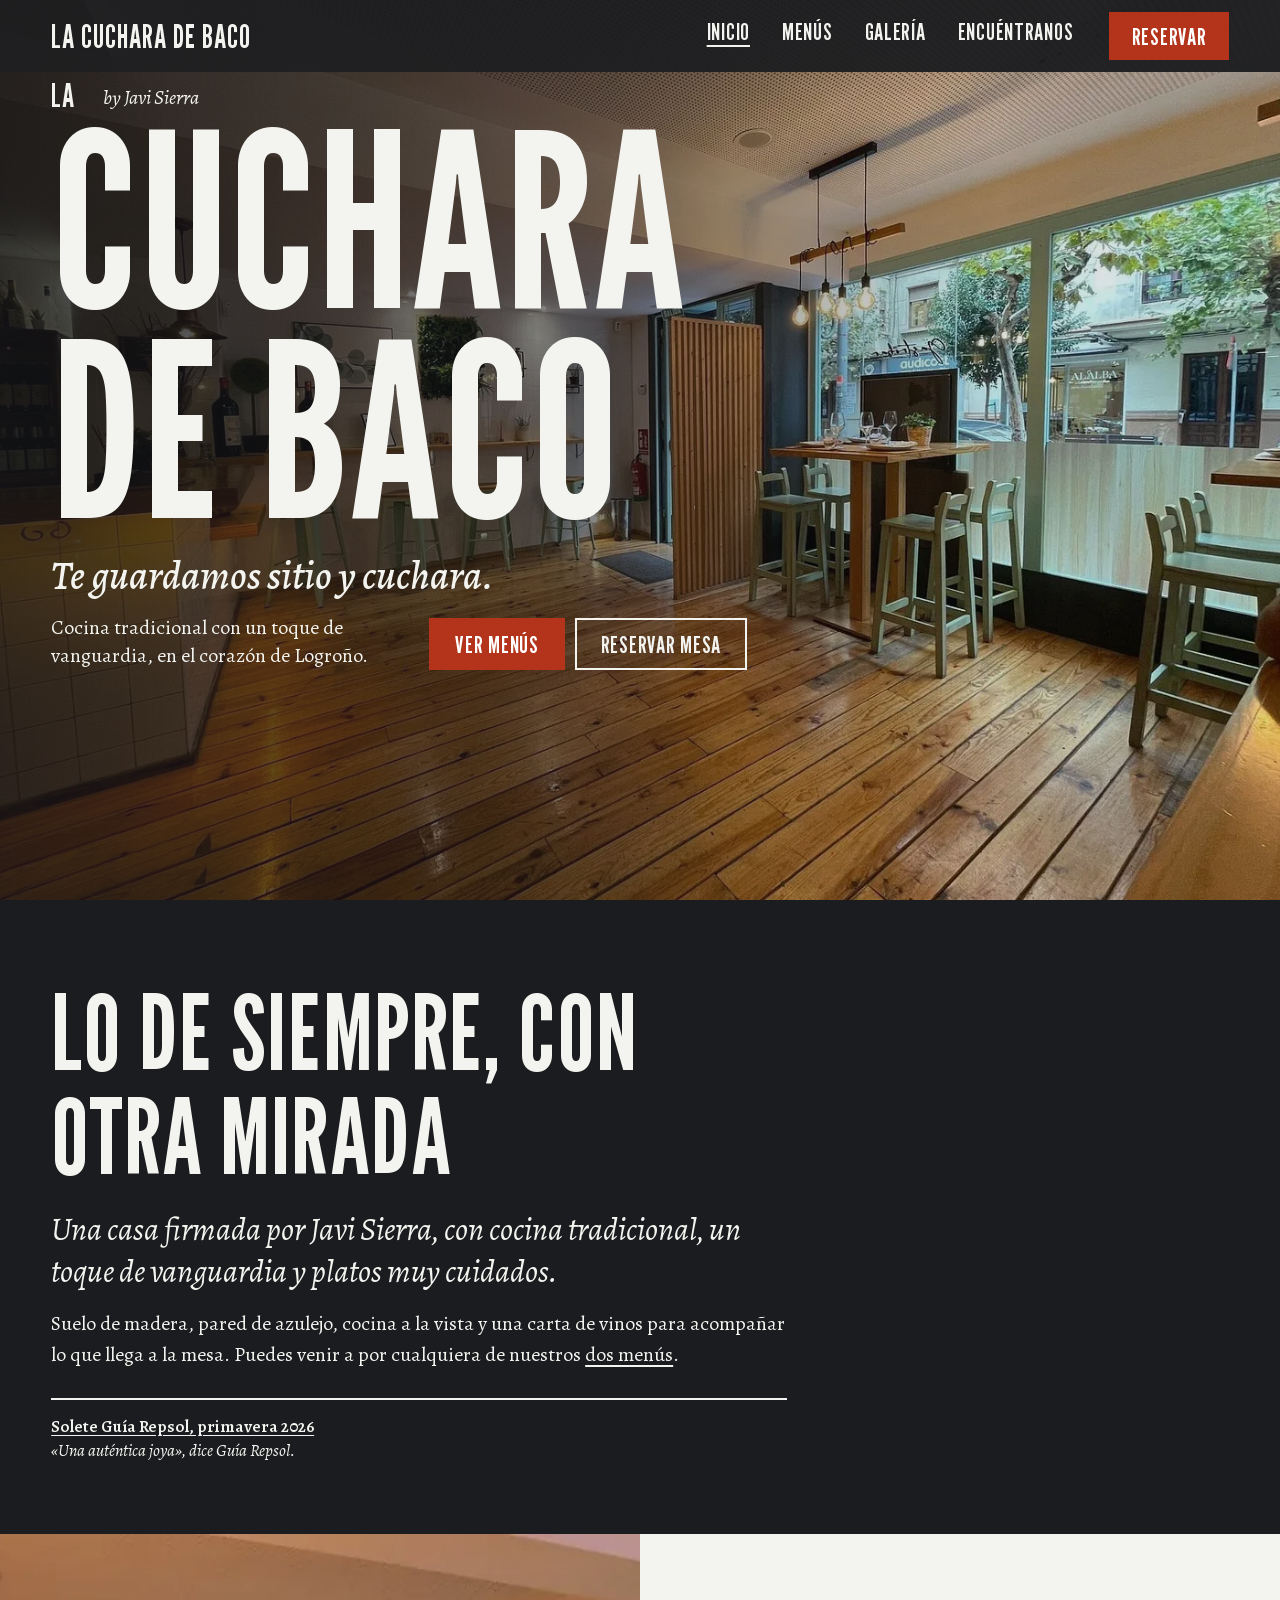
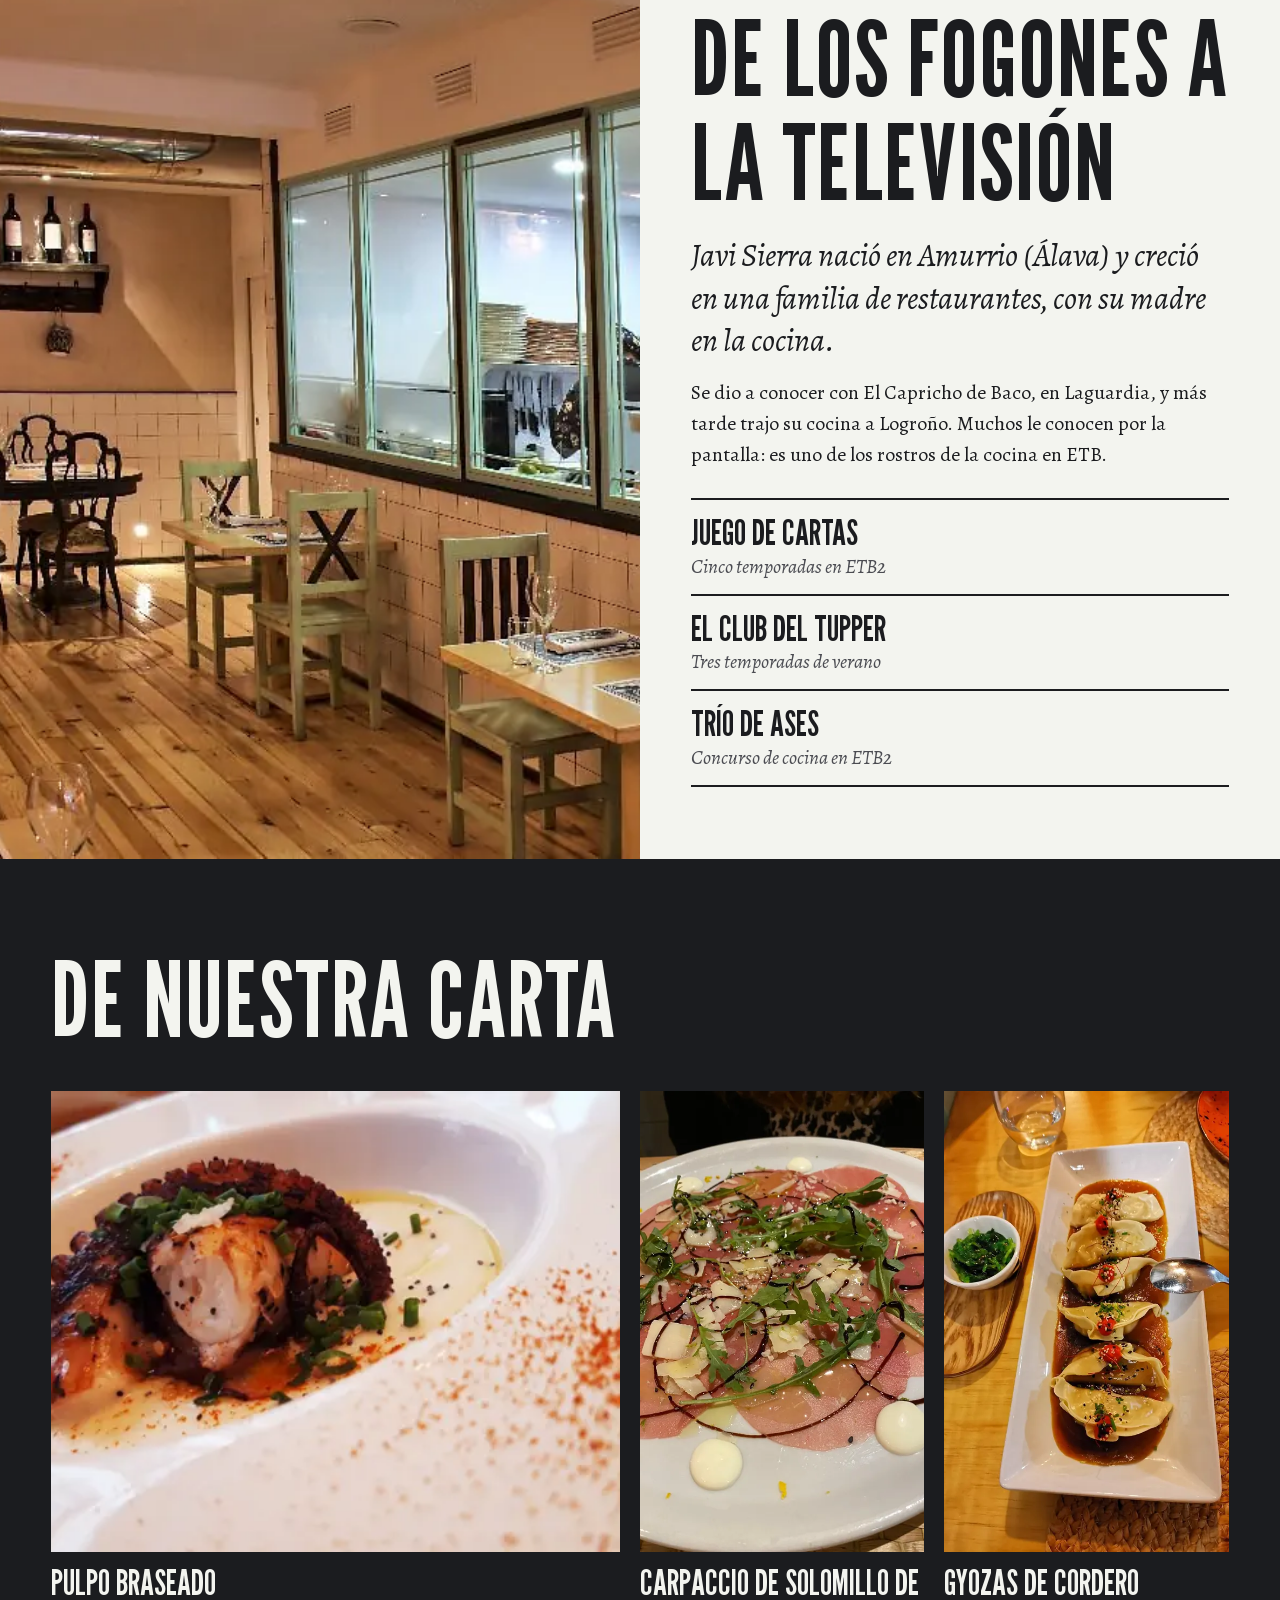
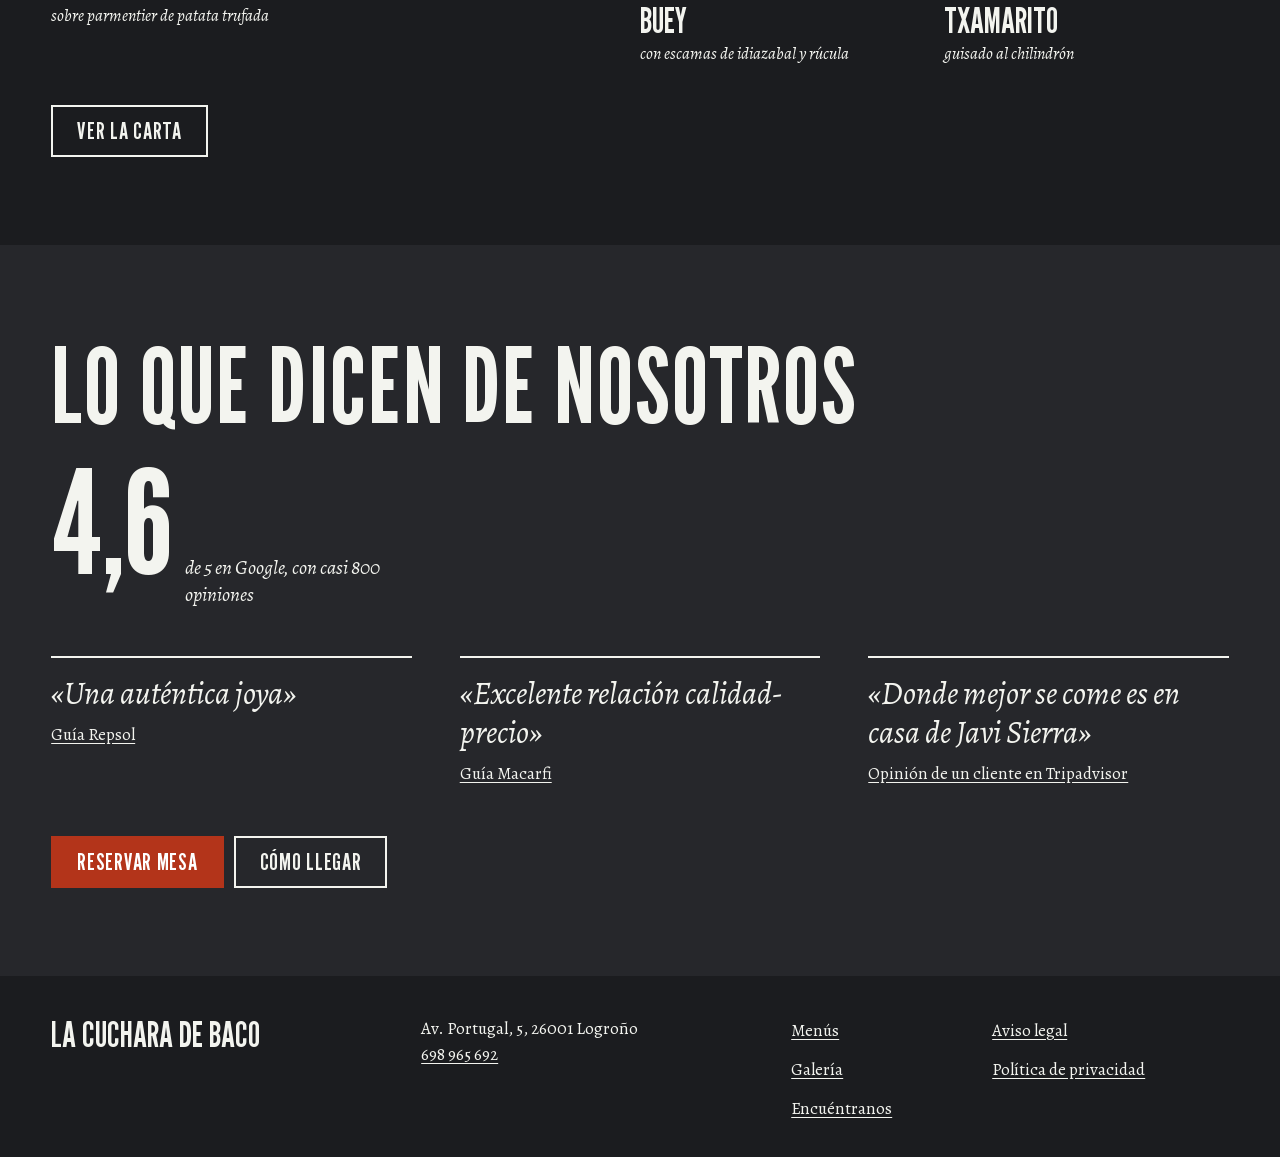
==== commit 5ff450aa: "Añade la cortina al cambiar de sección Cada página se abre con una cortina y su nombre, y la anterio" ====
--- a/index.html
+++ b/index.html
@@ -15,27 +15,12 @@
   <link rel="icon" href="favicon.svg" type="image/svg+xml">
   <link rel="preload" href="assets/fonts/league-gothic.woff2" as="font" type="font/woff2" crossorigin>
   <link rel="preload" href="assets/fonts/alegreya.woff2" as="font" type="font/woff2" crossorigin>
-  <link rel="stylesheet" href="assets/css/styles.css">
+  <link rel="stylesheet" href="assets/css/styles.css?v=4">
   <script>
-    /* El navegador puede saltarse la transición entre páginas, sobre todo la primera
-       vez que carga una: entonces la página entra con un fundido. Va aquí porque
-       el aviso llega antes que el JavaScript del final de la página. */
-    addEventListener('pagereveal', function (evento) {
-      var transicion = evento.viewTransition;
-      var fundir = function () { document.documentElement.classList.add('fundido'); };
-      if (!transicion) { fundir(); return; }
-      transicion.ready.catch(fundir);
-      transicion.finished.catch(function () {});
-    });
-  </script>
-  <script>
-    /* Entrada: solo la primera vez en cada sesión y sin pedir reducir el movimiento. */
-    try {
-      if (!sessionStorage.getItem('cuchara-entrada') && !matchMedia('(prefers-reduced-motion: reduce)').matches) {
-        document.documentElement.classList.add('con-entrada');
-        sessionStorage.setItem('cuchara-entrada', '1');
-      }
-    } catch (e) {}
+    /* Cortina al entrar en cada sección, salvo si se ha pedido reducir el movimiento. */
+    if (!matchMedia('(prefers-reduced-motion: reduce)').matches) {
+      document.documentElement.classList.add('con-entrada');
+    }
   </script>
 </head>
 <body class="inicio">
--- a/assets/css/styles.css
+++ b/assets/css/styles.css
@@ -178,7 +178,7 @@
   .boton--linea-clara:hover { background: var(--azulejo); border-color: var(--azulejo); color: var(--grafito); }
 }
 
-/* Entrada de la portada: el telón se abre hacia la foto del local. */
+/* Cortina de cada sección: se cierra al salir y se abre al llegar. */
 .entrada { display: none; }
 .con-entrada .entrada {
   display: block;
@@ -194,7 +194,7 @@
   bottom: 0;
   width: 50.5%;
   background: var(--grafito);
-  animation: telon .55s cubic-bezier(.76, 0, .24, 1) .42s forwards;
+  animation: telon .48s cubic-bezier(.76, 0, .24, 1) .3s forwards;
 }
 .entrada__telon--izquierda { left: 0; --salida: -100%; }
 .entrada__telon--derecha { right: 0; --salida: 100%; }
@@ -210,9 +210,18 @@
   letter-spacing: .03em;
   text-align: center;
   text-transform: uppercase;
-  animation: nombre .85s ease forwards;
+  animation: nombre .62s ease forwards;
 }
 @keyframes telon { to { transform: translateX(var(--salida)); } }
+.cortina-salida {
+  position: fixed;
+  z-index: 50;
+  inset: 0;
+  overflow: hidden;
+  pointer-events: none;
+}
+.cortina-salida .entrada__telon { animation: telon-cierra .3s cubic-bezier(.76, 0, .24, 1) both; }
+@keyframes telon-cierra { from { transform: translateX(var(--salida)); } }
 @keyframes nombre {
   0% { opacity: 0; transform: translateY(.3em); }
   30%, 55% { opacity: 1; transform: none; }
@@ -497,6 +506,10 @@
 .formulario :focus-visible { outline-color: var(--grafito); }
 .campo { display: grid; align-content: start; gap: .3rem; min-width: 0; }
 .campo--ancho { grid-column: 1 / -1; }
+/* En móvil la fecha va sola: Safari le da un ancho propio y no debe chocar con nada. */
+.campo--fecha,
+.campo--menu { grid-column: 1 / -1; }
+.campo--fecha { overflow: hidden; }
 .campo label { font-size: 1.0625rem; font-weight: 600; line-height: 1.25; }
 .campo input:not([type='checkbox']),
 .campo select,
@@ -513,6 +526,18 @@
 }
 .campo input:not([type='checkbox']),
 .campo select { height: 3rem; }
+.campo select { padding-inline: .5rem .25rem; }
+/* La fecha trae un ancho mínimo del navegador que la sacaba de su columna en móvil. */
+.campo input[type='date'] {
+  display: block;
+  min-width: 0;
+  max-width: 100%;
+  padding-inline: .5rem;
+  -webkit-appearance: none;
+  appearance: none;
+}
+.campo input[type='date']::-webkit-date-and-time-value { min-width: 0; text-align: left; }
+.campo input[type='date']::-webkit-calendar-picker-indicator { margin-inline-start: 0; padding: 0; }
 .campo textarea { resize: vertical; line-height: 1.35; }
 .campo--casilla { grid-template-columns: auto 1fr; align-items: center; gap: .6rem; }
 .campo--casilla input { width: 1.5rem; height: 1.5rem; margin: 0; accent-color: var(--pimenton); }
@@ -706,23 +731,6 @@
 .hoja__pie .boton { width: 100%; margin-top: 1.25rem; }
 .hoja__carta { display: block; margin-top: 1.25rem; }
 
-/* Transición entre páginas. La cabecera y la barra se quedan quietas; el contenido
-   sale y entra. Sin soporte, la página simplemente aparece con un fundido. */
-@media (prefers-reduced-motion: no-preference) {
-  @view-transition { navigation: auto; }
-  .cabecera { view-transition-name: cabecera; }
-  .barra { view-transition-name: barra; }
-  ::view-transition-old(root) { animation: pagina-sale .2s ease both; }
-  ::view-transition-new(root) { animation: pagina-entra .42s var(--ease) both; }
-  @keyframes pagina-sale { to { opacity: 0; transform: translateY(-.75rem); } }
-  @keyframes pagina-entra { from { opacity: 0; transform: translateY(1.5rem); } }
-  .fundido main { animation: pagina-fundido .35s ease both; }
-  @supports not (view-transition-name: a) {
-    main { animation: pagina-fundido .35s ease both; }
-  }
-  @keyframes pagina-fundido { from { opacity: 0; } }
-}
-
 @media (prefers-reduced-motion: no-preference) {
   html { scroll-behavior: smooth; }
   /* Único momento coreografiado en CSS: entra el título; el fondo va aparte.
@@ -731,7 +739,7 @@
   .titulo__linea:nth-of-type(2) { animation-delay: .08s; }
   .titulo__linea:nth-of-type(3) { animation-delay: .16s; }
   .con-entrada .titulo__linea,
-  .con-entrada .titulo__la { animation-delay: .5s; }
+  .con-entrada .titulo__la { animation-delay: .35s; }
   @keyframes titulo { from { transform: translateY(.07em); } }
 
   /* Pase de fotos: 4 fotos, 7 s cada una. Cada foto entra sobre la anterior y
@@ -782,6 +790,8 @@
 
 /* Móvil pequeño ------------------------------------------------------------ */
 @media (max-width: 22.4rem) {
+  .campo input[type='date'],
+  .campo select { font-size: .9375rem; }
   .barra { font-size: 1.15rem; }
   .portada__acciones .boton { font-size: 1.2rem; }
 }
@@ -947,6 +957,8 @@
   }
   .reserva h2 { font-size: clamp(4rem, 7vw, 6.5rem); }
   .formulario { gap: 1.25rem 1rem; margin-top: 0; padding: 2.25rem 2.5rem 2.5rem; }
+  .campo--fecha,
+  .campo--menu { grid-column: auto; }
 
   .pie {
     grid-template-columns: 2fr 2fr 1fr 1.4fr;
